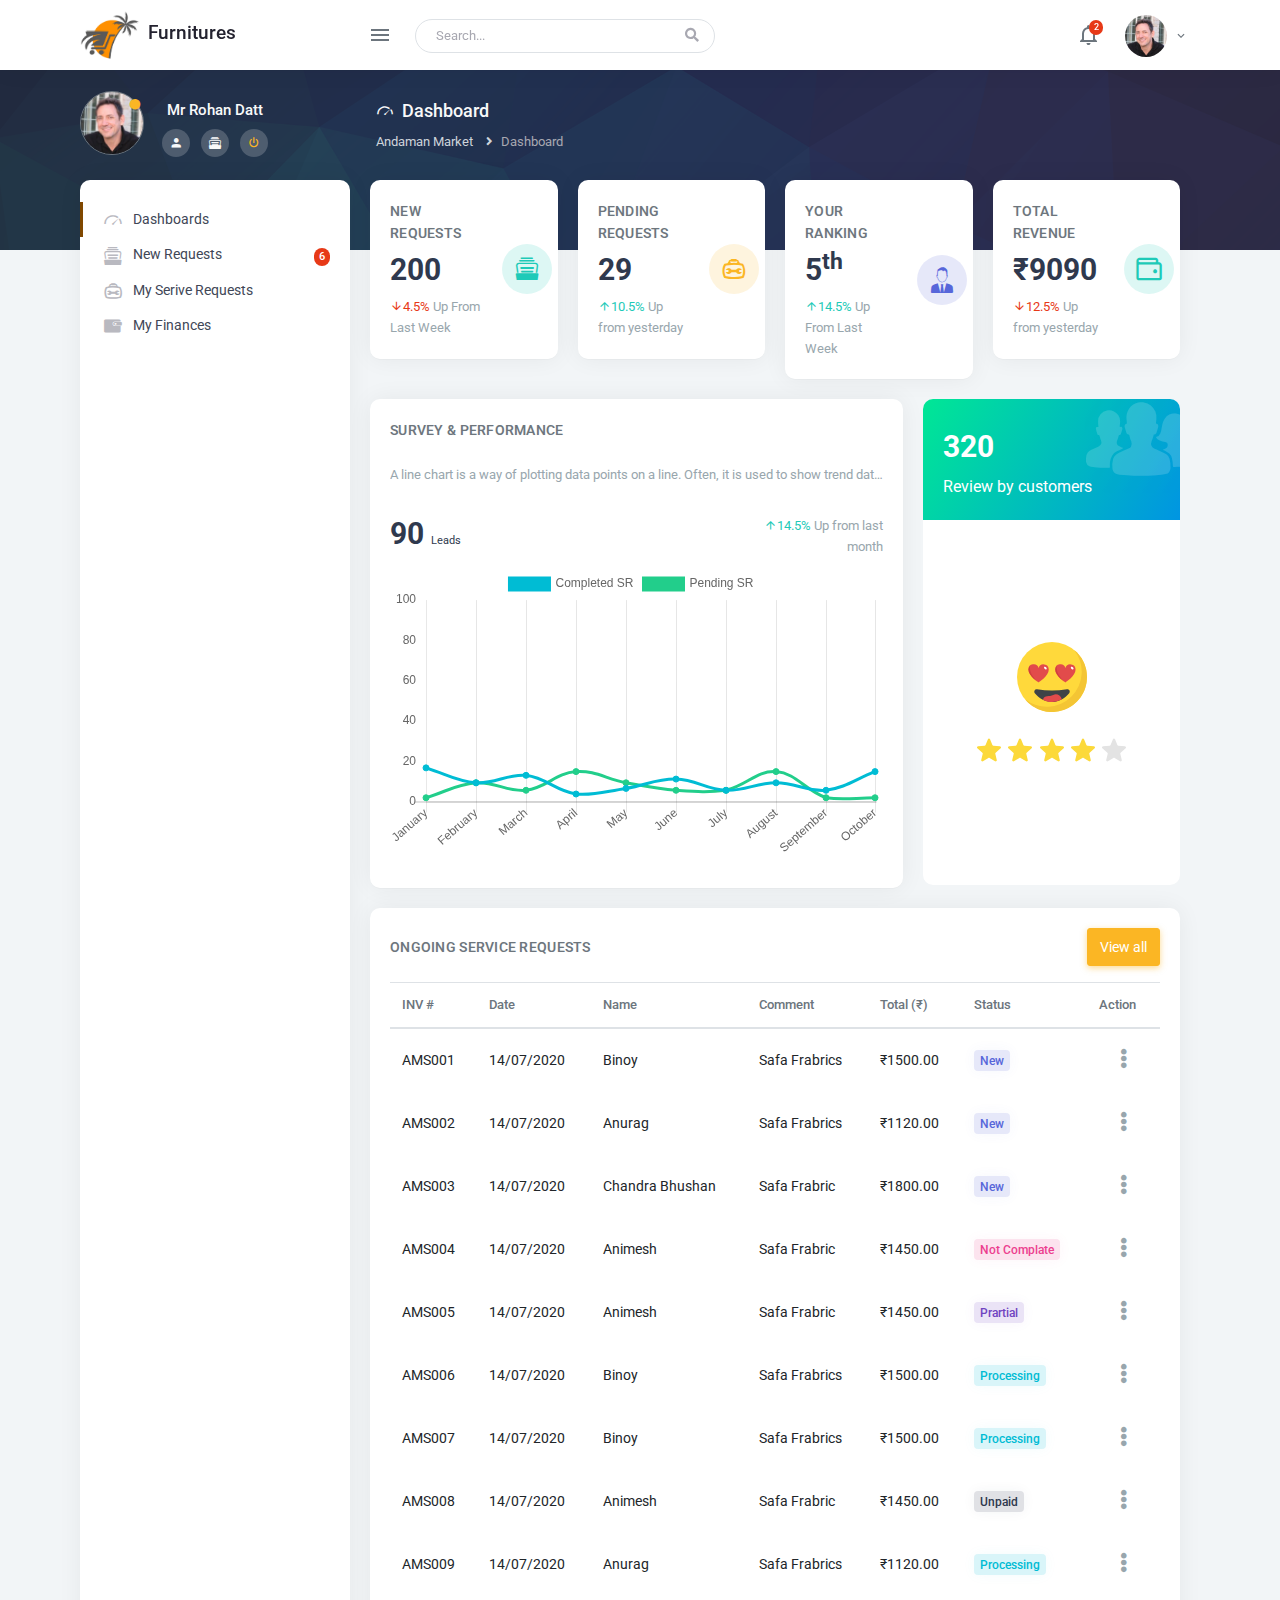
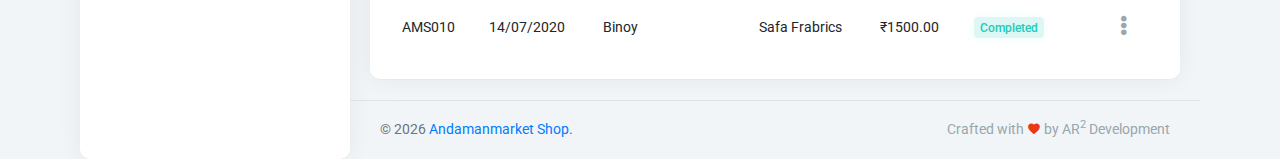
==== index.html @ b8069ccb "commit" ====
<!DOCTYPE html>
<html lang="en">
    <head>
        <meta charset="utf-8" />
        <title>Andaman Market - Business Pro Dashboard</title>
        <meta name="viewport" content="width=device-width, initial-scale=1.0">
        <meta content="Business Pro Dashboard" name="description" />
        <meta content="AR Square Developement" name="author" />

        <!-- Favicons -->
        <link rel="apple-touch-icon" sizes="57x57" href="./assets/images/favicon/apple-icon-57x57.png">
        <link rel="apple-touch-icon" sizes="60x60" href="./assets/images/favicon/apple-icon-60x60.png">
        <link rel="apple-touch-icon" sizes="72x72" href="./assets/images/favicon/apple-icon-72x72.png">
        <link rel="apple-touch-icon" sizes="76x76" href="./assets/images/favicon/apple-icon-76x76.png">
        <link rel="apple-touch-icon" sizes="114x114" href="./assets/images/favicon/apple-icon-114x114.png">
        <link rel="apple-touch-icon" sizes="120x120" href="./assets/images/favicon/apple-icon-120x120.png">
        <link rel="apple-touch-icon" sizes="144x144" href="./assets/images/favicon/apple-icon-144x144.png">
        <link rel="apple-touch-icon" sizes="152x152" href="./assets/images/favicon/apple-icon-152x152.png">
        <link rel="apple-touch-icon" sizes="180x180" href="./assets/images/favicon/apple-icon-180x180.png">
        <link rel="icon" type="image/png" sizes="192x192"  href="./assets/images/favicon/android-icon-192x192.png">
        <link rel="icon" type="image/png" sizes="32x32" href="./assets/images/favicon/favicon-32x32.png">
        <link rel="icon" type="image/png" sizes="96x96" href="./assets/images/favicon/favicon-96x96.png">
        <link rel="icon" type="image/png" sizes="16x16" href="./assets/images/favicon/favicon-16x16.png">
        <link rel="manifest" href="./assets/images/favicon/manifest.json">
        <meta name="msapplication-TileColor" content="#ffffff">
        <meta name="msapplication-TileImage" content="./assets/images/favicon/ms-icon-144x144.png">
        <meta name="theme-color" content="#ffffff">

        <!-- App css -->
        <link href="assets/css/bootstrap.min.css" rel="stylesheet" type="text/css" />
        <link href="assets/css/icons.css" rel="stylesheet" type="text/css" />
        <link href="assets/css/icofont.css" rel="stylesheet" type="text/css" />
        <link href="assets/css/metismenu.min.css" rel="stylesheet" type="text/css" />
        <link href="assets/css/style.css" rel="stylesheet" type="text/css" />

    </head>

    <body>

        <!-- Top Bar Start -->
        <div class="topbar">
             <!-- Navbar -->
             <nav class="navbar-custom">

                <!-- LOGO -->
                <div class="topbar-left">
                    <a href="index.html" class="logo">
                        <span>
                            <img src="assets/images/logo-sm.png" alt="logo-small" class="logo-sm">
                        </span>
                        <span class="logo-text">
                            Furnitures
                        </span>
                    </a>
                </div>
    
                <ul class="list-unstyled topbar-nav float-right mb-0">
                    <li class="dropdown">
                        <a class="nav-link dropdown-toggle arrow-none waves-light waves-effect" data-toggle="dropdown" href="#" role="button"
                            aria-haspopup="false" aria-expanded="false">
                            <i class="mdi mdi-bell-outline nav-icon"></i>
                            <span class="badge badge-danger badge-pill noti-icon-badge">2</span>
                        </a>
                        <div class="dropdown-menu dropdown-menu-right dropdown-lg">
                            <!-- item-->
                            <h6 class="dropdown-item-text">
                                Notifications (14)
                            </h6>
                            <div class="slimscroll notification-list">
                                <!-- item-->
                                <a href="javascript:void(0);" class="dropdown-item notify-item active">
                                    <div class="notify-icon bg-success"><i class="mdi mdi-cart-outline"></i></div>
                                    <p class="notify-details">Your order is placed<small class="text-muted">Dummy text of the printing and typesetting industry.</small></p>
                                </a>
                                <!-- item-->
                                <a href="javascript:void(0);" class="dropdown-item notify-item">
                                    <div class="notify-icon bg-warning"><i class="mdi mdi-message"></i></div>
                                    <p class="notify-details">New Message received<small class="text-muted">You have 87 unread messages</small></p>
                                </a>
                                <!-- item-->
                                <a href="javascript:void(0);" class="dropdown-item notify-item">
                                    <div class="notify-icon bg-info"><i class="mdi mdi-martini"></i></div>
                                    <p class="notify-details">Your item is shipped<small class="text-muted">It is a long established fact that a reader will</small></p>
                                </a>
                                <!-- item-->
                                <a href="javascript:void(0);" class="dropdown-item notify-item">
                                    <div class="notify-icon bg-primary"><i class="mdi mdi-cart-outline"></i></div>
                                    <p class="notify-details">Your order is placed<small class="text-muted">Dummy text of the printing and typesetting industry.</small></p>
                                </a>
                                <!-- item-->
                                <a href="javascript:void(0);" class="dropdown-item notify-item">
                                    <div class="notify-icon bg-danger"><i class="mdi mdi-message"></i></div>
                                    <p class="notify-details">New Message received<small class="text-muted">You have 8 unread messages</small></p>
                                </a>
                            </div>
                            <!-- All-->
                            <a href="javascript:void(0);" class="dropdown-item text-center text-primary">
                                View all <i class="fi-arrow-right"></i>
                            </a>
                        </div>
                    </li>

                    <li class="dropdown">
                        <a class="nav-link dropdown-toggle waves-effect waves-light nav-user" data-toggle="dropdown" href="#" role="button"
                            aria-haspopup="false" aria-expanded="false">
                            <img src="assets/images/users/user-1.jpg" alt="profile-user" class="rounded-circle" /> 
                            <span class="ml-1 nav-user-name hidden-sm"> <i class="mdi mdi-chevron-down"></i> </span>
                        </a>
                        <div class="dropdown-menu dropdown-menu-right">
                            <a class="dropdown-item" href="profile.html"><i class="dripicons-user text-muted mr-2"></i> Profile</a>
                            <div class="dropdown-divider"></div>
                            <a class="dropdown-item" href="login.html"><i class="dripicons-exit text-muted mr-2"></i> Logout</a>
                        </div>
                    </li>
                </ul>
    
                <ul class="list-unstyled topbar-nav mb-0">
                    <li>
                        <button class="button-menu-mobile nav-link waves-effect waves-light">
                            <i class="mdi mdi-menu nav-icon"></i>
                        </button>
                    </li>

                    <li class="hide-phone app-search">
                        <form role="search" class="">
                            <input type="text" placeholder="Search..." class="form-control">
                            <a href=""><i class="fas fa-search"></i></a>
                        </form>
                    </li>
                </ul>
            </nav>
            <!-- end navbar-->
        </div>
        <!-- Top Bar End -->

        <div class="page-wrapper-img">
            <div class="page-wrapper-img-inner">
                <div class="sidebar-user media">                    
                    <img src="assets/images/users/user-1.jpg" alt="user" class="rounded-circle img-thumbnail mb-1">
                    <span class="online-icon"><i class="mdi mdi-record text-warning"></i></span>
                    <div class="media-body">
                        <h5 class="text-light">Mr Rohan Datt </h5>
                        <ul class="list-unstyled list-inline mb-0 mt-2">
                            <li class="list-inline-item">
                                <a href="profile.html" class=""><i class="mdi mdi-account text-light"></i></a>
                            </li>
                            <li class="list-inline-item">
                                <a href="mySeriveRequests.html" class=""><i class="icofont-files-stack text-light"></i></a>
                            </li>
                            <li class="list-inline-item">
                                <a href="login.html" class=""><i class="mdi mdi-power text-warning"></i></a>
                            </li>
                        </ul>
                    </div>                    
                </div>
                <!-- Page-Title -->
                <div class="row">
                    <div class="col-sm-12">
                        <div class="page-title-box">
                            <div class="float-right align-item-center mt-2">
                                <!-- <button class="btn btn-info px-4 align-self-center report-btn">Creat Report</button> -->
                            </div>
                            <h4 class="page-title mb-2"><i class="icofont-dashboard mr-2"></i>Dashboard</h4>  
                            <div class="">
                                <ol class="breadcrumb">
                                    <li class="breadcrumb-item"><a href="javascript:void(0);">Andaman Market</a></li>
                                    <li class="breadcrumb-item active">Dashboard</li>
                                </ol>
                            </div>                                      
                        </div>
                    </div>
                </div>
                <!-- end page title end breadcrumb -->
            </div>
        </div>
        
        <div class="page-wrapper">
            <div class="page-wrapper-inner">
                <!-- Left Sidenav -->
                <div class="left-sidenav">
                    <ul class="metismenu left-sidenav-menu" id="side-nav">
                        <li>
                            <a href="index.html"><i class="icofont-dashboard"></i><span>Dashboards</span></a>
                        </li>

                        <li>
                            <a href="newRequests.html"><i class="icofont-files-stack"></i><span>New Requests</span><span class="badge badge-danger badge-pill float-right">6</span></a>
                        </li>

                        <li>
                            <a href="mySeriveRequests.html"><i class="icofont-tools-bag"></i><span>My Serive Requests</span></a>
                        </li>

                        <li>
                            <a href="myFinances.html"><i class="icofont-wallet"></i><span>My Finances</span></a>
                        </li>
                    </ul>
                </div>
                <!-- end left-sidenav-->

                <!-- Page Content-->
                <div class="page-content">
                    <div class="container-fluid"> 
                        <div class="row">
                            <div class="col-lg-3">
                                <div class="card">
                                    <div class="card-body mb-0">
                                        <div class="row">                                            
                                            <div class="col-8 align-self-center">
                                                <a href="newRequests.html">
                                                    <h4 class="mt-0 header-title">New Requests</h4>
                                                    <h2 class="mt-0 font-weight-bold text-dark">200</h2> 
                                                    <p class="mb-0 text-muted"><span class="text-danger"><i class="mdi mdi-arrow-down"></i>4.5%</span> Up From Last Week</p>
                                                </a>
                                            </div><!--end col-->
                                            <div class="col-4 align-self-center">
                                                <div class="icon-info text-right">
                                                    <i class="icofont-files-stack bg-soft-success"></i>
                                                </div>
                                            </div><!--end col-->
                                        </div><!--end row-->
                                    </div><!--end card-body-->
                                </div><!--end card-->
                            </div><!--end col-->

                            <div class="col-lg-3">
                                <div class="card">
                                    <div class="card-body mb-0">
                                        <div class="row">                                            
                                            <div class="col-8 align-self-center">
                                                <a href="mySeriveRequests.html">
                                                    <h4 class="mt-0 header-title">Pending Requests</h4>
                                                    <h2 class="mt-0 font-weight-bold text-dark">29</h2> 
                                                    <p class="mb-0 text-muted"><span class="text-success"><i class="mdi mdi-arrow-up"></i>10.5%</span> Up from yesterday</p>
                                                </a>
                                            </div><!--end col-->
                                            <div class="col-4 align-self-center">
                                                <div class="icon-info text-right">
                                                    <i class="icofont-tools-bag bg-soft-warning"></i>
                                                </div>
                                            </div><!--end col-->
                                        </div><!--end row-->
                                    </div><!--end card-body-->
                                </div><!--end card-->
                            </div><!--end col-->

                            <div class="col-lg-3">
                                <div class="card">
                                    <div class="card-body mb-0">
                                        <div class="row">                                            
                                            <div class="col-8 align-self-center">
                                                <div class="">
                                                    <h4 class="mt-0 header-title">Your Ranking</h4>
                                                    <h2 class="mt-0 font-weight-bold text-dark">5<sup>th</sup></h2> 
                                                    <p class="mb-0 text-muted"><span class="text-success"><i class="mdi mdi-arrow-up"></i>14.5%</span> Up From Last Week</p>
                                                </div>
                                            </div><!--end col-->
                                            <div class="col-4 align-self-center">
                                                <div class="icon-info text-right">
                                                    <i class="icofont-business-man-alt-2 bg-soft-primary"></i>
                                                </div>
                                            </div><!--end col-->
                                        </div><!--end row-->
                                    </div><!--end card-body-->
                                </div><!--end card-->
                            </div><!--end col-->

                            <div class="col-lg-3">
                                <div class="card">
                                    <div class="card-body mb-0">
                                        <div class="row">                                            
                                            <div class="col-8 align-self-center">
                                                <div class="">
                                                    <h4 class="mt-0 header-title">Total Revenue</h4>
                                                    <h2 class="mt-0 font-weight-bold text-dark">₹9090</h2> 
                                                    <p class="mb-0 text-muted"><span class="text-danger"><i class="mdi mdi-arrow-down"></i>12.5%</span> Up from yesterday</p>
                                                </div>
                                            </div><!--end col-->
                                            <div class="col-4 align-self-center">
                                                <div class="icon-info text-right">
                                                    <i class="dripicons-wallet bg-soft-success"></i>
                                                </div>
                                            </div><!--end col-->
                                        </div><!--end row-->
                                    </div><!--end card-body-->
                                </div><!--end card-->
                            </div><!--end col-->
                        </div><!--end row-->

                        <div class="row">
                            <div class="col-lg-8">
                                <div class="card">
                                    <div class="card-body">
                                        <h4 class="header-title mt-0 mb-4">Survey &amp; performance</h4>
                                        <div class="row">
                                            <div class="col-12">
                                                <p class="text-muted mb-4 d-inline-block text-truncate w-100">A line chart is a way of plotting data
                                                    points on a line. Often, it is used to show trend data, and the
                                                    comparison of two data sets.
                                                </p>
                                            </div>
                                            <div class="col-8 align-self-center">
                                                <div class="">
                                                    <h2 class="mt-0 font-weight-bold text-dark">90 <small>Leads</small></h2> 
                                                </div>
                                            </div><!--end col-->
                                            <div class="col-4 text-right">
                                                <p class="mb-0 text-muted"><span class="text-success"><i class="mdi mdi-arrow-up"></i>14.5%</span> Up from last month</p>
                                            </div><!--end col-->
                                        </div><!--end row-->
                                        <canvas id="lineChart" height="300"></canvas>
                                    </div><!--end card-body-->
                                </div><!--end card-->
                            </div><!--end col-->
                            <div class="col-lg-4">
                                <div class="card shadow-none overflow-hidden">
                                    <div class="card-body bg-gradient1">
                                        <div class="">
                                            <div class="card-icon">
                                                <i class="icofont-users-alt-5"></i>
                                            </div>
                                            <h2 class="font-weight-bold text-white">320</h2>
                                            <p class="text-white mb-0 font-16">Review by customers</p>                                            
                                        </div>
                                    </div><!--end card-body-->
                                    <div class="card-body dash-info-carousel">                                        
                                        <div class="feedback" style="min-height: 325px;">
                                            <div class="rating">
                                                <input type="radio" name="rating" disabled id="rating-5">
                                                <label for="rating-5"></label>
                                                <input type="radio" name="rating" disabled checked id="rating-4">
                                                <label for="rating-4"></label>
                                                <input type="radio" name="rating" disabled id="rating-3">
                                                <label for="rating-3"></label>
                                                <input type="radio" name="rating" disabled id="rating-2">
                                                <label for="rating-2"></label>
                                                <input type="radio" name="rating" disabled id="rating-1">
                                                <label for="rating-1"></label>
                                                <div class="emoji-wrapper">
                                                    <div class="emoji">
                                                        <svg class="rating-0" xmlns="http://www.w3.org/2000/svg" viewBox="0 0 512 512">
                                                            <circle cx="256" cy="256" r="256" fill="#ffd93b"/>
                                                            <path d="M512 256c0 141.44-114.64 256-256 256-80.48 0-152.32-37.12-199.28-95.28 43.92 35.52 99.84 56.72 160.72 56.72 141.36 0 256-114.56 256-256 0-60.88-21.2-116.8-56.72-160.72C474.8 103.68 512 175.52 512 256z" fill="#f4c534"/>
                                                            <ellipse transform="scale(-1) rotate(31.21 715.433 -595.455)" cx="166.318" cy="199.829" rx="56.146" ry="56.13" fill="#fff"/>
                                                            <ellipse transform="rotate(-148.804 180.87 175.82)" cx="180.871" cy="175.822" rx="28.048" ry="28.08" fill="#3e4347"/>
                                                            <ellipse transform="rotate(-113.778 194.434 165.995)" cx="194.433" cy="165.993" rx="8.016" ry="5.296" fill="#5a5f63"/>
                                                            <ellipse transform="scale(-1) rotate(31.21 715.397 -1237.664)" cx="345.695" cy="199.819" rx="56.146" ry="56.13" fill="#fff"/>
                                                            <ellipse transform="rotate(-148.804 360.25 175.837)" cx="360.252" cy="175.84" rx="28.048" ry="28.08" fill="#3e4347"/>
                                                            <ellipse transform="scale(-1) rotate(66.227 254.508 -573.138)" cx="373.794" cy="165.987" rx="8.016" ry="5.296" fill="#5a5f63"/>
                                                            <path d="M370.56 344.4c0 7.696-6.224 13.92-13.92 13.92H155.36c-7.616 0-13.92-6.224-13.92-13.92s6.304-13.92 13.92-13.92h201.296c7.696.016 13.904 6.224 13.904 13.92z" fill="#3e4347"/>
                                                        </svg>
                                                        <svg svg class="rating-1" xmlns="http://www.w3.org/2000/svg" viewBox="0 0 512 512">
                                                            <circle cx="256" cy="256" r="256" fill="#ffd93b"/>
                                                            <path d="M512 256A256 256 0 0 1 56.7 416.7a256 256 0 0 0 360-360c58.1 47 95.3 118.8 95.3 199.3z" fill="#f4c534"/>
                                                            <path d="M328.4 428a92.8 92.8 0 0 0-145-.1 6.8 6.8 0 0 1-12-5.8 86.6 86.6 0 0 1 84.5-69 86.6 86.6 0 0 1 84.7 69.8c1.3 6.9-7.7 10.6-12.2 5.1z" fill="#3e4347"/>
                                                            <path d="M269.2 222.3c5.3 62.8 52 113.9 104.8 113.9 52.3 0 90.8-51.1 85.6-113.9-2-25-10.8-47.9-23.7-66.7-4.1-6.1-12.2-8-18.5-4.2a111.8 111.8 0 0 1-60.1 16.2c-22.8 0-42.1-5.6-57.8-14.8-6.8-4-15.4-1.5-18.9 5.4-9 18.2-13.2 40.3-11.4 64.1z" fill="#f4c534"/>
                                                            <path d="M357 189.5c25.8 0 47-7.1 63.7-18.7 10 14.6 17 32.1 18.7 51.6 4 49.6-26.1 89.7-67.5 89.7-41.6 0-78.4-40.1-82.5-89.7A95 95 0 0 1 298 174c16 9.7 35.6 15.5 59 15.5z" fill="#fff"/>
                                                            <path d="M396.2 246.1a38.5 38.5 0 0 1-38.7 38.6 38.5 38.5 0 0 1-38.6-38.6 38.6 38.6 0 1 1 77.3 0z" fill="#3e4347"/>
                                                            <path d="M380.4 241.1c-3.2 3.2-9.9 1.7-14.9-3.2-4.8-4.8-6.2-11.5-3-14.7 3.3-3.4 10-2 14.9 2.9 4.9 5 6.4 11.7 3 15z" fill="#fff"/>
                                                            <path d="M242.8 222.3c-5.3 62.8-52 113.9-104.8 113.9-52.3 0-90.8-51.1-85.6-113.9 2-25 10.8-47.9 23.7-66.7 4.1-6.1 12.2-8 18.5-4.2 16.2 10.1 36.2 16.2 60.1 16.2 22.8 0 42.1-5.6 57.8-14.8 6.8-4 15.4-1.5 18.9 5.4 9 18.2 13.2 40.3 11.4 64.1z" fill="#f4c534"/>
                                                            <path d="M155 189.5c-25.8 0-47-7.1-63.7-18.7-10 14.6-17 32.1-18.7 51.6-4 49.6 26.1 89.7 67.5 89.7 41.6 0 78.4-40.1 82.5-89.7A95 95 0 0 0 214 174c-16 9.7-35.6 15.5-59 15.5z" fill="#fff"/>
                                                            <path d="M115.8 246.1a38.5 38.5 0 0 0 38.7 38.6 38.5 38.5 0 0 0 38.6-38.6 38.6 38.6 0 1 0-77.3 0z" fill="#3e4347"/>
                                                            <path d="M131.6 241.1c3.2 3.2 9.9 1.7 14.9-3.2 4.8-4.8 6.2-11.5 3-14.7-3.3-3.4-10-2-14.9 2.9-4.9 5-6.4 11.7-3 15z" fill="#fff"/>
                                                        </svg>
                                                        <svg class="rating-2" xmlns="http://www.w3.org/2000/svg" viewBox="0 0 512 512">
                                                            <circle cx="256" cy="256" r="256" fill="#ffd93b"/>
                                                            <path d="M512 256A256 256 0 0 1 56.7 416.7a256 256 0 0 0 360-360c58.1 47 95.3 118.8 95.3 199.3z" fill="#f4c534"/>
                                                            <path d="M336.6 403.2c-6.5 8-16 10-25.5 5.2a117.6 117.6 0 0 0-110.2 0c-9.4 4.9-19 3.3-25.6-4.6-6.5-7.7-4.7-21.1 8.4-28 45.1-24 99.5-24 144.6 0 13 7 14.8 19.7 8.3 27.4z" fill="#3e4347"/>
                                                            <path d="M276.6 244.3a79.3 79.3 0 1 1 158.8 0 79.5 79.5 0 1 1-158.8 0z" fill="#fff"/>
                                                            <circle cx="340" cy="260.4" r="36.2" fill="#3e4347"/>
                                                            <g fill="#fff">
                                                                <ellipse transform="rotate(-135 326.4 246.6)" cx="326.4" cy="246.6" rx="6.5" ry="10"/>
                                                                <path d="M231.9 244.3a79.3 79.3 0 1 0-158.8 0 79.5 79.5 0 1 0 158.8 0z"/>
                                                            </g>
                                                            <circle cx="168.5" cy="260.4" r="36.2" fill="#3e4347"/>
                                                            <ellipse transform="rotate(-135 182.1 246.7)" cx="182.1" cy="246.7" rx="10" ry="6.5" fill="#fff"/>
                                                        </svg>
                                                        <svg class="rating-3" xmlns="http://www.w3.org/2000/svg" viewBox="0 0 512 512">
                                                            <circle cx="256" cy="256" r="256" fill="#ffd93b"/>
                                                            <path d="M407.7 352.8a163.9 163.9 0 0 1-303.5 0c-2.3-5.5 1.5-12 7.5-13.2a780.8 780.8 0 0 1 288.4 0c6 1.2 9.9 7.7 7.6 13.2z" fill="#3e4347"/>
                                                            <path d="M512 256A256 256 0 0 1 56.7 416.7a256 256 0 0 0 360-360c58.1 47 95.3 118.8 95.3 199.3z" fill="#f4c534"/>
                                                            <g fill="#fff">
                                                            <path d="M115.3 339c18.2 29.6 75.1 32.8 143.1 32.8 67.1 0 124.2-3.2 143.2-31.6l-1.5-.6a780.6 780.6 0 0 0-284.8-.6z"/>
                                                            <ellipse cx="356.4" cy="205.3" rx="81.1" ry="81"/>
                                                            </g>
                                                            <ellipse cx="356.4" cy="205.3" rx="44.2" ry="44.2" fill="#3e4347"/>
                                                            <g fill="#fff">
                                                            <ellipse transform="scale(-1) rotate(45 454 -906)" cx="375.3" cy="188.1" rx="12" ry="8.1"/>
                                                            <ellipse cx="155.6" cy="205.3" rx="81.1" ry="81"/>
                                                            </g>
                                                            <ellipse cx="155.6" cy="205.3" rx="44.2" ry="44.2" fill="#3e4347"/>
                                                            <ellipse transform="scale(-1) rotate(45 454 -421.3)" cx="174.5" cy="188" rx="12" ry="8.1" fill="#fff"/>
                                                        </svg>
                                                        <svg class="rating-4" xmlns="http://www.w3.org/2000/svg" viewBox="0 0 512 512">
                                                            <circle cx="256" cy="256" r="256" fill="#ffd93b"/>
                                                            <path d="M512 256A256 256 0 0 1 56.7 416.7a256 256 0 0 0 360-360c58.1 47 95.3 118.8 95.3 199.3z" fill="#f4c534"/>
                                                            <path d="M232.3 201.3c0 49.2-74.3 94.2-74.3 94.2s-74.4-45-74.4-94.2a38 38 0 0 1 74.4-11.1 38 38 0 0 1 74.3 11.1z" fill="#e24b4b"/>
                                                            <path d="M96.1 173.3a37.7 37.7 0 0 0-12.4 28c0 49.2 74.3 94.2 74.3 94.2C80.2 229.8 95.6 175.2 96 173.3z" fill="#d03f3f"/>
                                                            <path d="M215.2 200c-3.6 3-9.8 1-13.8-4.1-4.2-5.2-4.6-11.5-1.2-14.1 3.6-2.8 9.7-.7 13.9 4.4 4 5.2 4.6 11.4 1.1 13.8z" fill="#fff"/>
                                                            <path d="M428.4 201.3c0 49.2-74.4 94.2-74.4 94.2s-74.3-45-74.3-94.2a38 38 0 0 1 74.4-11.1 38 38 0 0 1 74.3 11.1z" fill="#e24b4b"/>
                                                            <path d="M292.2 173.3a37.7 37.7 0 0 0-12.4 28c0 49.2 74.3 94.2 74.3 94.2-77.8-65.7-62.4-120.3-61.9-122.2z" fill="#d03f3f"/>
                                                            <path d="M411.3 200c-3.6 3-9.8 1-13.8-4.1-4.2-5.2-4.6-11.5-1.2-14.1 3.6-2.8 9.7-.7 13.9 4.4 4 5.2 4.6 11.4 1.1 13.8z" fill="#fff"/>
                                                            <path d="M381.7 374.1c-30.2 35.9-75.3 64.4-125.7 64.4s-95.4-28.5-125.8-64.2a17.6 17.6 0 0 1 16.5-28.7 627.7 627.7 0 0 0 218.7-.1c16.2-2.7 27 16.1 16.3 28.6z" fill="#3e4347"/>
                                                            <path d="M256 438.5c25.7 0 50-7.5 71.7-19.5-9-33.7-40.7-43.3-62.6-31.7-29.7 15.8-62.8-4.7-75.6 34.3 20.3 10.4 42.8 17 66.5 17z" fill="#e24b4b"/>
                                                        </svg>
                                                        <svg class="rating-5" xmlns="http://www.w3.org/2000/svg" viewBox="0 0 512 512">
                                                            <g fill="#ffd93b">
                                                            <circle cx="256" cy="256" r="256"/>
                                                            <path d="M512 256A256 256 0 0 1 56.8 416.7a256 256 0 0 0 360-360c58 47 95.2 118.8 95.2 199.3z"/>
                                                            </g>
                                                            <path d="M512 99.4v165.1c0 11-8.9 19.9-19.7 19.9h-187c-13 0-23.5-10.5-23.5-23.5v-21.3c0-12.9-8.9-24.8-21.6-26.7-16.2-2.5-30 10-30 25.5V261c0 13-10.5 23.5-23.5 23.5h-187A19.7 19.7 0 0 1 0 264.7V99.4c0-10.9 8.8-19.7 19.7-19.7h472.6c10.8 0 19.7 8.7 19.7 19.7z" fill="#e9eff4"/>
                                                            <path d="M204.6 138v88.2a23 23 0 0 1-23 23H58.2a23 23 0 0 1-23-23v-88.3a23 23 0 0 1 23-23h123.4a23 23 0 0 1 23 23z" fill="#45cbea"/>
                                                            <path d="M476.9 138v88.2a23 23 0 0 1-23 23H330.3a23 23 0 0 1-23-23v-88.3a23 23 0 0 1 23-23h123.4a23 23 0 0 1 23 23z" fill="#e84d88"/>
                                                            <g fill="#38c0dc">
                                                            <path d="M95.2 114.9l-60 60v15.2l75.2-75.2zM123.3 114.9L35.1 203v23.2c0 1.8.3 3.7.7 5.4l116.8-116.7h-29.3z"/>
                                                            </g>
                                                            <g fill="#d23f77">
                                                            <path d="M373.3 114.9l-66 66V196l81.3-81.2zM401.5 114.9l-94.1 94v17.3c0 3.5.8 6.8 2.2 9.8l121.1-121.1h-29.2z"/>
                                                            </g>
                                                            <path d="M329.5 395.2c0 44.7-33 81-73.4 81-40.7 0-73.5-36.3-73.5-81s32.8-81 73.5-81c40.5 0 73.4 36.3 73.4 81z" fill="#3e4347"/>
                                                            <path d="M256 476.2a70 70 0 0 0 53.3-25.5 34.6 34.6 0 0 0-58-25 34.4 34.4 0 0 0-47.8 26 69.9 69.9 0 0 0 52.6 24.5z" fill="#e24b4b"/>
                                                            <path d="M290.3 434.8c-1 3.4-5.8 5.2-11 3.9s-8.4-5.1-7.4-8.7c.8-3.3 5.7-5 10.7-3.8 5.1 1.4 8.5 5.3 7.7 8.6z" fill="#fff" opacity=".2"/>
                                                        </svg>
                                                    </div>
                                                </div>
                                            </div>
                                        </div>
                                    </div><!--end card-body-->
                                </div><!--end card-->
                            </div><!--end col-->
                        </div><!--end row-->

                        <div class="row">
                            <div class="col-lg-12">
                                <div class="card">
                                    <div class="card-body new-user order-list">
                                        <div class="d-flex justify-content-between align-items-center mb-3">
                                            <h4 class="header-title my-0">Ongoing Service Requests</h4>
                                            <a href="ongoingServices.html" class="btn btn-warning waves-effect waves-light">View all</a>
                                        </div>
                                        <div class="table-responsive">
                                            <table class="table table-hover mb-0">
                                                <thead>
                                                    <tr>
                                                        <th>INV #</th>
                                                        <th>Date</th>
                                                        <th>Name</th>
                                                        <th>Comment</th>
                                                        <th>Total (₹)</th>
                                                        <th>Status</th>
                                                        <th>Action</th>
                                                    </tr>
                                                </thead>
                                                <tbody>
                                                    <tr>
                                                        <td>AMS001</td>
                                                        <td>14/07/2020</td>
                                                        <td>Binoy</td>
                                                        <td>Safa Frabrics</td>
                                                        <td>₹1500.00</td>
                                                        <td><span class="badge badge-soft-primary  font-12">New</span></td>
                                                        <td class="text-center">
                                                            <div class="dropdown d-inline-block float-center">
                                                                <a class="nav-link dropdown-toggle arrow-none" id="dLabel1" data-toggle="dropdown" href="#" role="button" aria-haspopup="false" aria-expanded="false">
                                                                    <i class="fas fa-ellipsis-v font-20 text-muted"></i>
                                                                </a>
                                                                <div class="dropdown-menu dropdown-menu-right" aria-labelledby="dLabel1">
                                                                    <a class="dropdown-item" href="#">New</a>
                                                                    <a class="dropdown-item" href="#">Processing</a>
                                                                    <a class="dropdown-item" href="#">Partial</a>
                                                                    <a class="dropdown-item" href="#">Completed</a>
                                                                    <a class="dropdown-item" href="#">Cancel</a>
                                                                    <a class="dropdown-item" href="#">Hold</a>
                                                                    <a class="dropdown-item" href="#">Not-completed</a>
                                                                    <a class="dropdown-item" href="#">Unpaid</a>
                                                                </div>
                                                            </div>
                                                        </td>
                                                    </tr>
                                                    <tr>
                                                        <td>AMS002</td>
                                                        <td>14/07/2020</td>
                                                        <td>Anurag</td>
                                                        <td>Safa Frabrics</td>
                                                        <td>₹1120.00</td>
                                                        <td><span class="badge badge-soft-primary  font-12">New</span></td>
                                                        <td class="text-center">
                                                            <div class="dropdown d-inline-block float-center">
                                                                <a class="nav-link dropdown-toggle arrow-none" id="dLabel1" data-toggle="dropdown" href="#" role="button" aria-haspopup="false" aria-expanded="false">
                                                                    <i class="fas fa-ellipsis-v font-20 text-muted"></i>
                                                                </a>
                                                                <div class="dropdown-menu dropdown-menu-right" aria-labelledby="dLabel1">
                                                                    <a class="dropdown-item" href="#">New</a>
                                                                    <a class="dropdown-item" href="#">Processing</a>
                                                                    <a class="dropdown-item" href="#">Partial</a>
                                                                    <a class="dropdown-item" href="#">Completed</a>
                                                                    <a class="dropdown-item" href="#">Cancel</a>
                                                                    <a class="dropdown-item" href="#">Hold</a>
                                                                    <a class="dropdown-item" href="#">Not-completed</a>
                                                                    <a class="dropdown-item" href="#">Unpaid</a>
                                                                </div>
                                                            </div>
                                                        </td>
                                                    </tr>
                                                    <tr>
                                                        <td>AMS003</td>
                                                        <td>14/07/2020</td>
                                                        <td>Chandra Bhushan</td>
                                                        <td>Safa Frabric</td>
                                                        <td>₹1800.00</td>
                                                        <td><span class="badge badge-soft-primary  font-12">New</span></td>
                                                        <td class="text-center">
                                                            <div class="dropdown d-inline-block float-center">
                                                                <a class="nav-link dropdown-toggle arrow-none" id="dLabel1" data-toggle="dropdown" href="#" role="button" aria-haspopup="false" aria-expanded="false">
                                                                    <i class="fas fa-ellipsis-v font-20 text-muted"></i>
                                                                </a>
                                                                <div class="dropdown-menu dropdown-menu-right" aria-labelledby="dLabel1">
                                                                    <a class="dropdown-item" href="#">New</a>
                                                                    <a class="dropdown-item" href="#">Processing</a>
                                                                    <a class="dropdown-item" href="#">Partial</a>
                                                                    <a class="dropdown-item" href="#">Completed</a>
                                                                    <a class="dropdown-item" href="#">Cancel</a>
                                                                    <a class="dropdown-item" href="#">Hold</a>
                                                                    <a class="dropdown-item" href="#">Not-completed</a>
                                                                    <a class="dropdown-item" href="#">Unpaid</a>
                                                                </div>
                                                            </div>
                                                        </td>
                                                    </tr>
                                                    <tr>
                                                        <td>AMS004</td>
                                                        <td>14/07/2020</td>
                                                        <td>Animesh</td>
                                                        <td>Safa Frabric</td>
                                                        <td>₹1450.00</td>
                                                        <td><span class="badge badge-soft-pink font-12">Not Complate</span></td>
                                                        <td class="text-center">
                                                            <div class="dropdown d-inline-block float-center">
                                                                <a class="nav-link dropdown-toggle arrow-none" id="dLabel1" data-toggle="dropdown" href="#" role="button" aria-haspopup="false" aria-expanded="false">
                                                                    <i class="fas fa-ellipsis-v font-20 text-muted"></i>
                                                                </a>
                                                                <div class="dropdown-menu dropdown-menu-right" aria-labelledby="dLabel1">
                                                                    <a class="dropdown-item" href="#">New</a>
                                                                    <a class="dropdown-item" href="#">Processing</a>
                                                                    <a class="dropdown-item" href="#">Partial</a>
                                                                    <a class="dropdown-item" href="#">Completed</a>
                                                                    <a class="dropdown-item" href="#">Cancel</a>
                                                                    <a class="dropdown-item" href="#">Hold</a>
                                                                    <a class="dropdown-item" href="#">Not-completed</a>
                                                                    <a class="dropdown-item" href="#">Unpaid</a>
                                                                </div>
                                                            </div>
                                                        </td>
                                                    </tr>
                                                    <tr>
                                                        <td>AMS005</td>
                                                        <td>14/07/2020</td>
                                                        <td>Animesh</td>
                                                        <td>Safa Frabric</td>
                                                        <td>₹1450.00</td>
                                                        <td><span class="badge badge-soft-purple font-12">Prartial</span></td>
                                                        <td class="text-center">
                                                            <div class="dropdown d-inline-block float-center">
                                                                <a class="nav-link dropdown-toggle arrow-none" id="dLabel1" data-toggle="dropdown" href="#" role="button" aria-haspopup="false" aria-expanded="false">
                                                                    <i class="fas fa-ellipsis-v font-20 text-muted"></i>
                                                                </a>
                                                                <div class="dropdown-menu dropdown-menu-right" aria-labelledby="dLabel1">
                                                                    <a class="dropdown-item" href="#">New</a>
                                                                    <a class="dropdown-item" href="#">Processing</a>
                                                                    <a class="dropdown-item" href="#">Partial</a>
                                                                    <a class="dropdown-item" href="#">Completed</a>
                                                                    <a class="dropdown-item" href="#">Cancel</a>
                                                                    <a class="dropdown-item" href="#">Hold</a>
                                                                    <a class="dropdown-item" href="#">Not-completed</a>
                                                                    <a class="dropdown-item" href="#">Unpaid</a>
                                                                </div>
                                                            </div>
                                                        </td>
                                                    </tr>
                                                    <tr>
                                                        <td>AMS006</td>
                                                        <td>14/07/2020</td>
                                                        <td>Binoy</td>
                                                        <td>Safa Frabrics</td>
                                                        <td>₹1500.00</td>
                                                        <td><span class="badge badge-soft-info font-12">Processing</span></td>
                                                        <td class="text-center">
                                                            <div class="dropdown d-inline-block float-center">
                                                                <a class="nav-link dropdown-toggle arrow-none" id="dLabel1" data-toggle="dropdown" href="#" role="button" aria-haspopup="false" aria-expanded="false">
                                                                    <i class="fas fa-ellipsis-v font-20 text-muted"></i>
                                                                </a>
                                                                <div class="dropdown-menu dropdown-menu-right" aria-labelledby="dLabel1">
                                                                    <a class="dropdown-item" href="#">New</a>
                                                                    <a class="dropdown-item" href="#">Processing</a>
                                                                    <a class="dropdown-item" href="#">Partial</a>
                                                                    <a class="dropdown-item" href="#">Completed</a>
                                                                    <a class="dropdown-item" href="#">Cancel</a>
                                                                    <a class="dropdown-item" href="#">Hold</a>
                                                                    <a class="dropdown-item" href="#">Not-completed</a>
                                                                    <a class="dropdown-item" href="#">Unpaid</a>
                                                                </div>
                                                            </div>
                                                        </td>
                                                    </tr>
                                                    <tr>
                                                        <td>AMS007</td>
                                                        <td>14/07/2020</td>
                                                        <td>Binoy</td>
                                                        <td>Safa Frabrics</td>
                                                        <td>₹1500.00</td>
                                                        <td><span class="badge badge-soft-info font-12">Processing</span></td>
                                                        <td class="text-center">
                                                            <div class="dropdown d-inline-block float-center">
                                                                <a class="nav-link dropdown-toggle arrow-none" id="dLabel1" data-toggle="dropdown" href="#" role="button" aria-haspopup="false" aria-expanded="false">
                                                                    <i class="fas fa-ellipsis-v font-20 text-muted"></i>
                                                                </a>
                                                                <div class="dropdown-menu dropdown-menu-right" aria-labelledby="dLabel1">
                                                                    <a class="dropdown-item" href="#">New</a>
                                                                    <a class="dropdown-item" href="#">Processing</a>
                                                                    <a class="dropdown-item" href="#">Partial</a>
                                                                    <a class="dropdown-item" href="#">Completed</a>
                                                                    <a class="dropdown-item" href="#">Cancel</a>
                                                                    <a class="dropdown-item" href="#">Hold</a>
                                                                    <a class="dropdown-item" href="#">Not-completed</a>
                                                                    <a class="dropdown-item" href="#">Unpaid</a>
                                                                </div>
                                                            </div>
                                                        </td>
                                                    </tr>
                                                    <tr>
                                                        <td>AMS008</td>
                                                        <td>14/07/2020</td>
                                                        <td>Animesh</td>
                                                        <td>Safa Frabric</td>
                                                        <td>₹1450.00</td>
                                                        <td><span class="badge badge-soft-dark font-12">Unpaid</span></td>
                                                        <td class="text-center">
                                                            <div class="dropdown d-inline-block float-center">
                                                                <a class="nav-link dropdown-toggle arrow-none" id="dLabel1" data-toggle="dropdown" href="#" role="button" aria-haspopup="false" aria-expanded="false">
                                                                    <i class="fas fa-ellipsis-v font-20 text-muted"></i>
                                                                </a>
                                                                <div class="dropdown-menu dropdown-menu-right" aria-labelledby="dLabel1">
                                                                    <a class="dropdown-item" href="#">New</a>
                                                                    <a class="dropdown-item" href="#">Processing</a>
                                                                    <a class="dropdown-item" href="#">Partial</a>
                                                                    <a class="dropdown-item" href="#">Completed</a>
                                                                    <a class="dropdown-item" href="#">Cancel</a>
                                                                    <a class="dropdown-item" href="#">Hold</a>
                                                                    <a class="dropdown-item" href="#">Not-completed</a>
                                                                    <a class="dropdown-item" href="#">Unpaid</a>
                                                                </div>
                                                            </div>
                                                        </td>
                                                    </tr>
                                                    <tr>
                                                        <td>AMS009</td>
                                                        <td>14/07/2020</td>
                                                        <td>Anurag</td>
                                                        <td>Safa Frabrics</td>
                                                        <td>₹1120.00</td>
                                                        <td><span class="badge badge-soft-info font-12">Processing</span></td>
                                                        <td class="text-center">
                                                            <div class="dropdown d-inline-block float-center">
                                                                <a class="nav-link dropdown-toggle arrow-none" id="dLabel1" data-toggle="dropdown" href="#" role="button" aria-haspopup="false" aria-expanded="false">
                                                                    <i class="fas fa-ellipsis-v font-20 text-muted"></i>
                                                                </a>
                                                                <div class="dropdown-menu dropdown-menu-right" aria-labelledby="dLabel1">
                                                                    <a class="dropdown-item" href="#">New</a>
                                                                    <a class="dropdown-item" href="#">Processing</a>
                                                                    <a class="dropdown-item" href="#">Partial</a>
                                                                    <a class="dropdown-item" href="#">Completed</a>
                                                                    <a class="dropdown-item" href="#">Cancel</a>
                                                                    <a class="dropdown-item" href="#">Hold</a>
                                                                    <a class="dropdown-item" href="#">Not-completed</a>
                                                                    <a class="dropdown-item" href="#">Unpaid</a>
                                                                </div>
                                                            </div>
                                                        </td>
                                                    </tr>
                                                    <tr>
                                                        <td>AMS010</td>
                                                        <td>14/07/2020</td>
                                                        <td>Binoy</td>
                                                        <td>Safa Frabrics</td>
                                                        <td>₹1500.00</td>
                                                        <td><span class="badge badge-soft-success font-12">Completed</span></td>
                                                        <td class="text-center">
                                                            <div class="dropdown d-inline-block float-center">
                                                                <a class="nav-link dropdown-toggle arrow-none" id="dLabel1" data-toggle="dropdown" href="#" role="button" aria-haspopup="false" aria-expanded="false">
                                                                    <i class="fas fa-ellipsis-v font-20 text-muted"></i>
                                                                </a>
                                                                <div class="dropdown-menu dropdown-menu-right" aria-labelledby="dLabel1">
                                                                    <a class="dropdown-item" href="#">New</a>
                                                                    <a class="dropdown-item" href="#">Processing</a>
                                                                    <a class="dropdown-item" href="#">Partial</a>
                                                                    <a class="dropdown-item" href="#">Completed</a>
                                                                    <a class="dropdown-item" href="#">Cancel</a>
                                                                    <a class="dropdown-item" href="#">Hold</a>
                                                                    <a class="dropdown-item" href="#">Not-completed</a>
                                                                    <a class="dropdown-item" href="#">Unpaid</a>
                                                                </div>
                                                            </div>
                                                        </td>
                                                    </tr>
                                                </tbody>
                                            </table>
                                            <!--end table-->
                                        </div><!--end /div-->
                                    </div><!--end card-body-->
                                </div><!--end card-->
                            </div><!--end col-->
                        </div><!--end row-->
                    </div><!-- container -->

                    <footer class="footer text-center text-sm-left">
                        &copy; <script>document.write(new Date().getFullYear());</script> <a href="http://andamanmarket.shop/" target="_blank">Andamanmarket Shop.</a> 
                        <span class="text-muted d-none d-sm-inline-block float-right">Crafted with <i class="mdi mdi-heart text-danger"></i> by AR<sup>2</sup> Development</span>
                    </footer>
                </div>
                <!-- end page content -->
            </div>
        </div>
        <!-- end page-wrapper -->

        <!-- jQuery  -->
        <script src="assets/js/jquery.min.js"></script>
        <script src="assets/js/bootstrap.bundle.min.js"></script>
        <script src="assets/js/metisMenu.min.js"></script>
        <script src="assets/js/waves.min.js"></script>
        <script src="assets/js/jquery.slimscroll.min.js"></script>

        <!-- Chart JS -->
        <script src="assets/plugins/chartjs/chart.min.js"></script>
        <script src="assets/pages/jquery.chartjs.init.js"></script>

        <!-- App js -->
        <script src="assets/js/app.js"></script>

    </body>
</html>
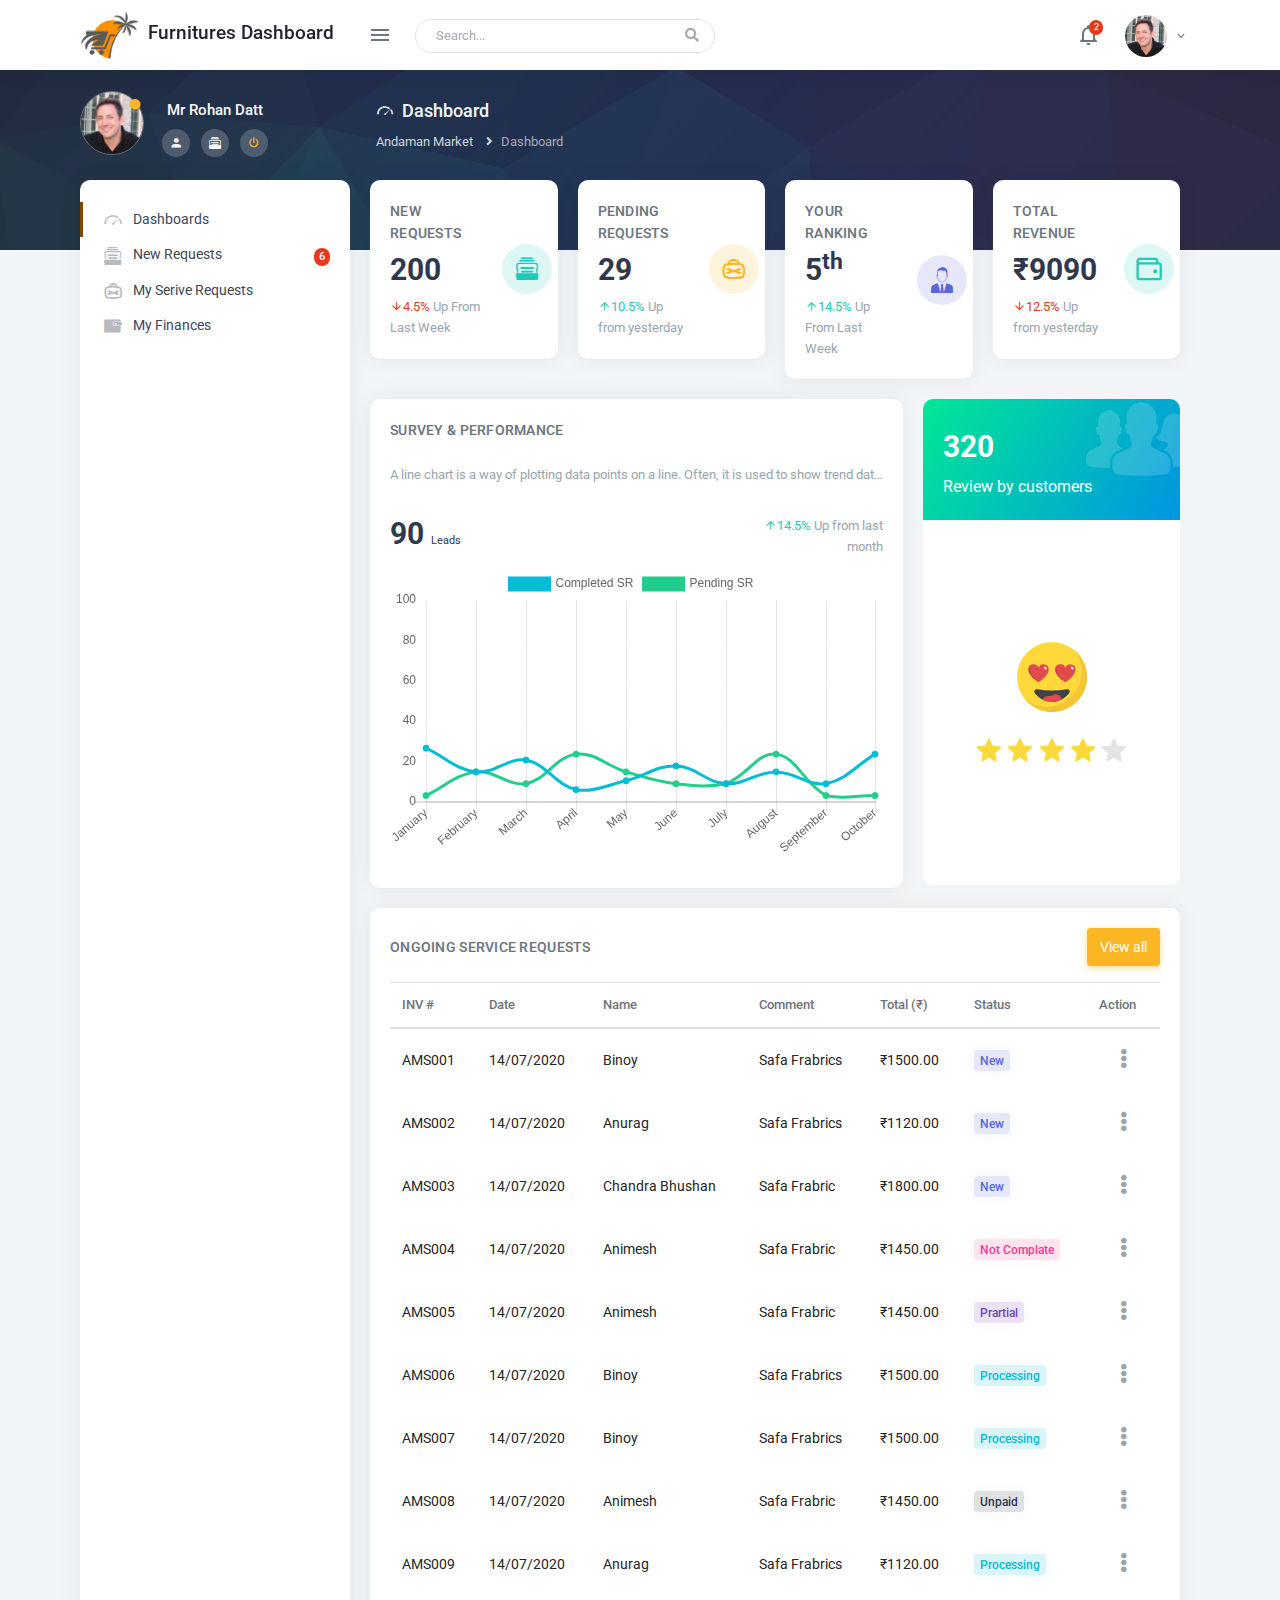
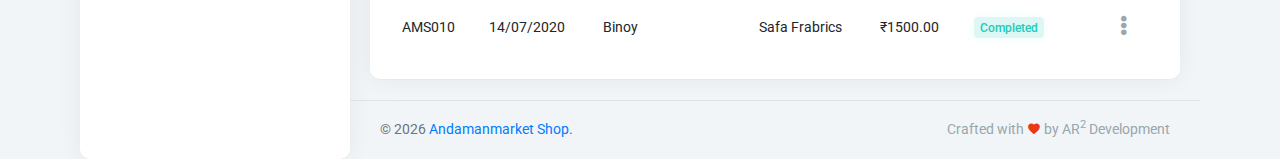
==== commit 7920b87a: "added new  line" ====
--- a/index.html
+++ b/index.html
@@ -49,7 +49,7 @@
                             <img src="assets/images/logo-sm.png" alt="logo-small" class="logo-sm">
                         </span>
                         <span class="logo-text">
-                            Furnitures
+                            Furnitures Dashboard
                         </span>
                     </a>
                 </div>
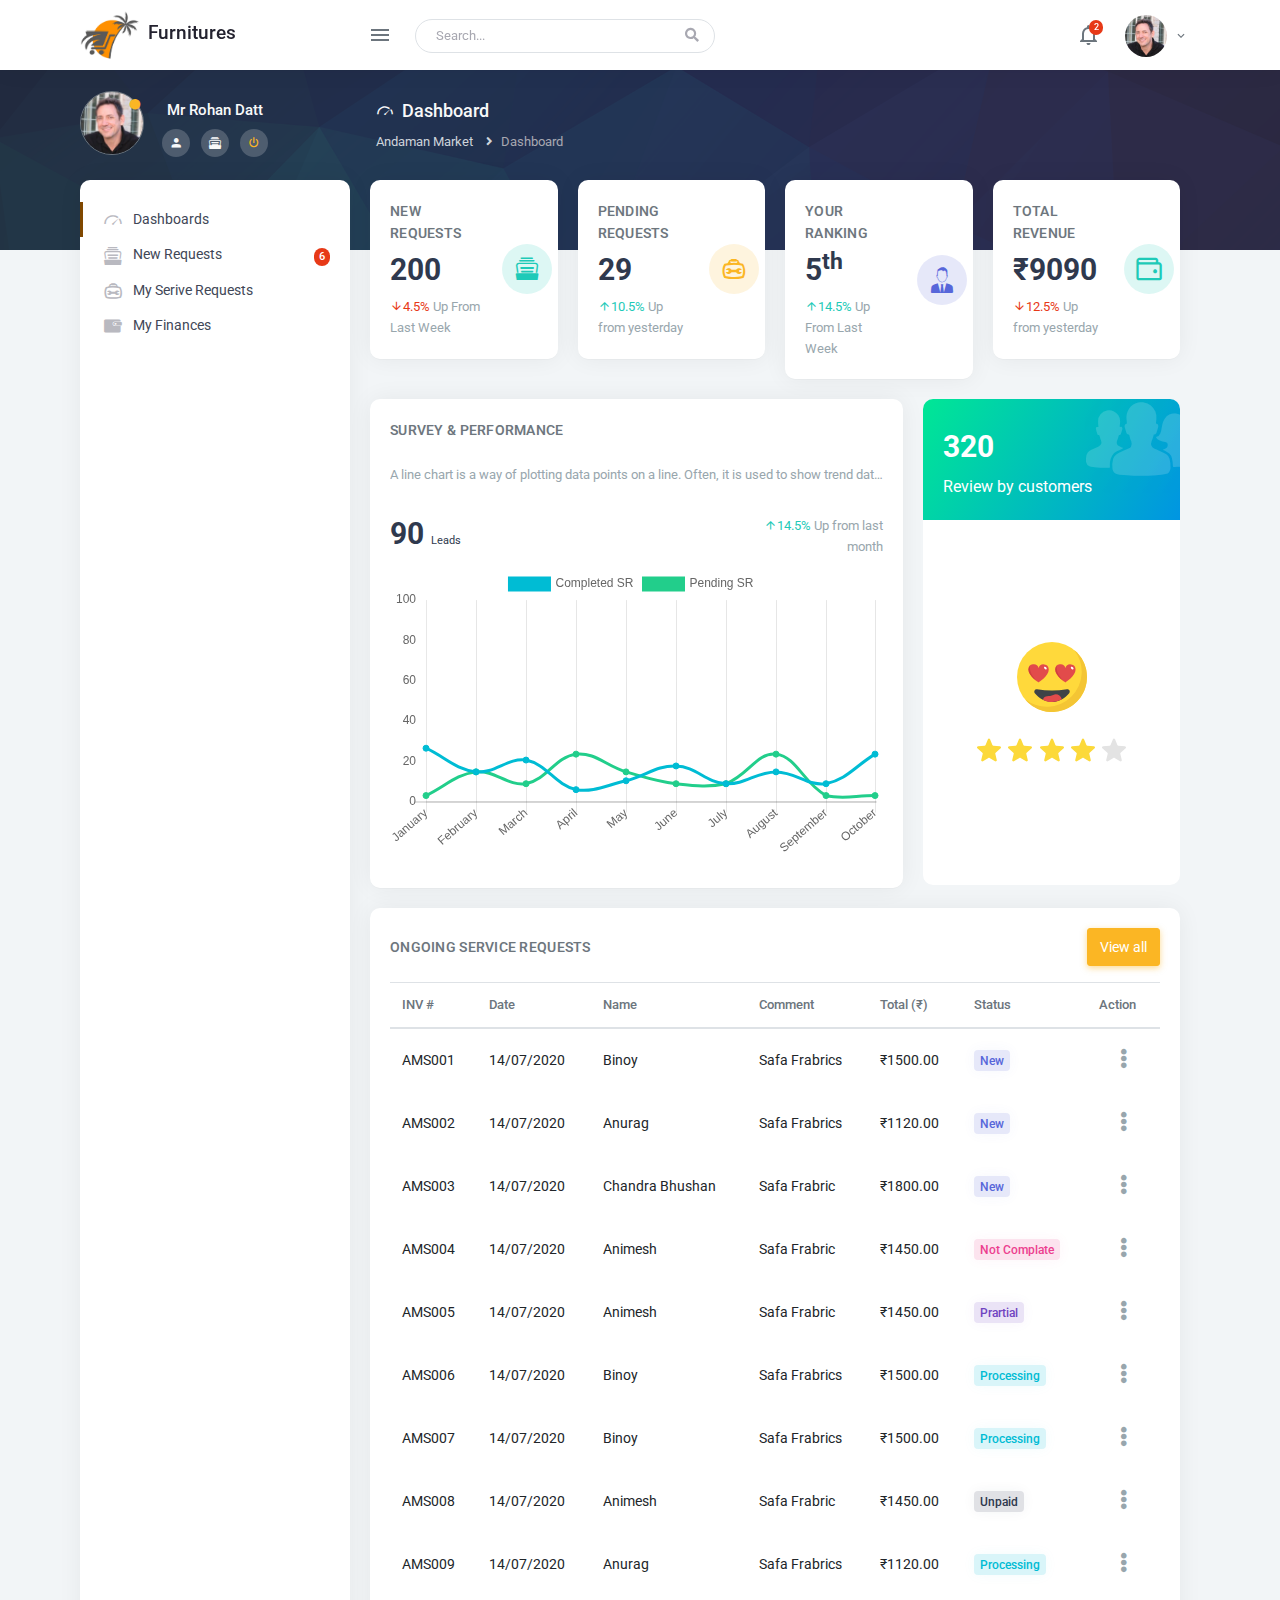
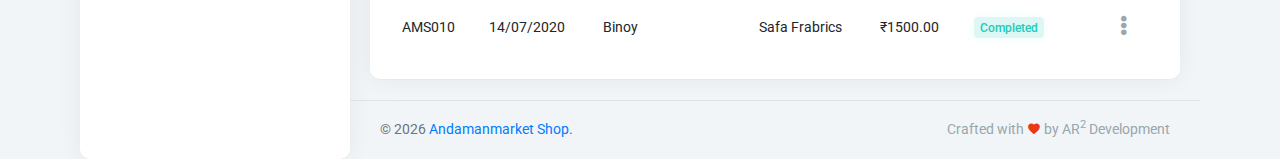
==== commit e5fb9acd: "changes" ====
--- a/index.html
+++ b/index.html
@@ -49,7 +49,7 @@
                             <img src="assets/images/logo-sm.png" alt="logo-small" class="logo-sm">
                         </span>
                         <span class="logo-text">
-                            Furnitures Dashboard
+                            Furnitures
                         </span>
                     </a>
                 </div>
